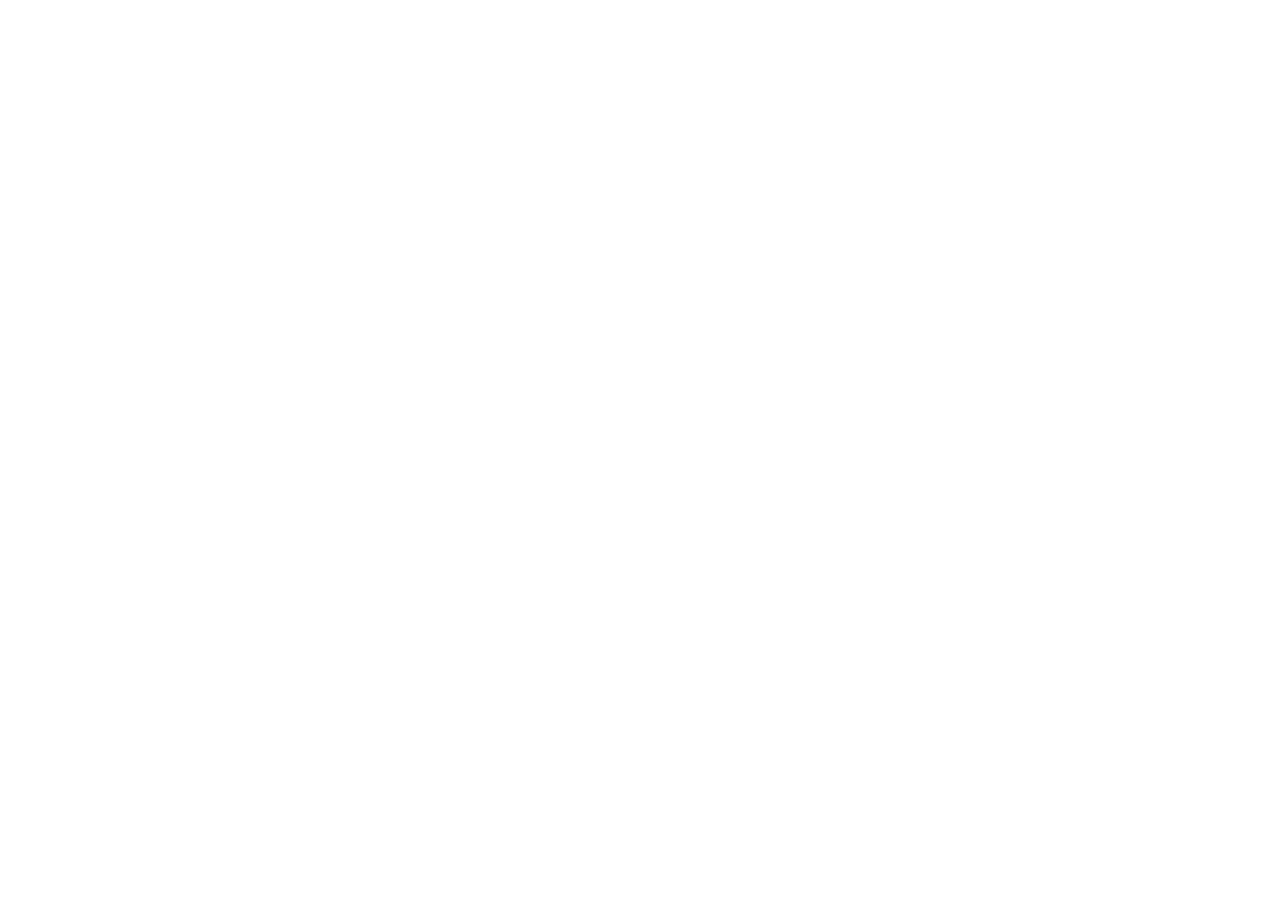
==== index.html @ 16684950 "initial commit" ====
<!DOCTYPE html>
<html lang="en">

<head>
  <meta charset="UTF-8">
  <meta name="viewport" content="width=device-width, initial-scale=1.0">
  <title>Delivery Food</title>
</head>

<body>

</body>

</html>
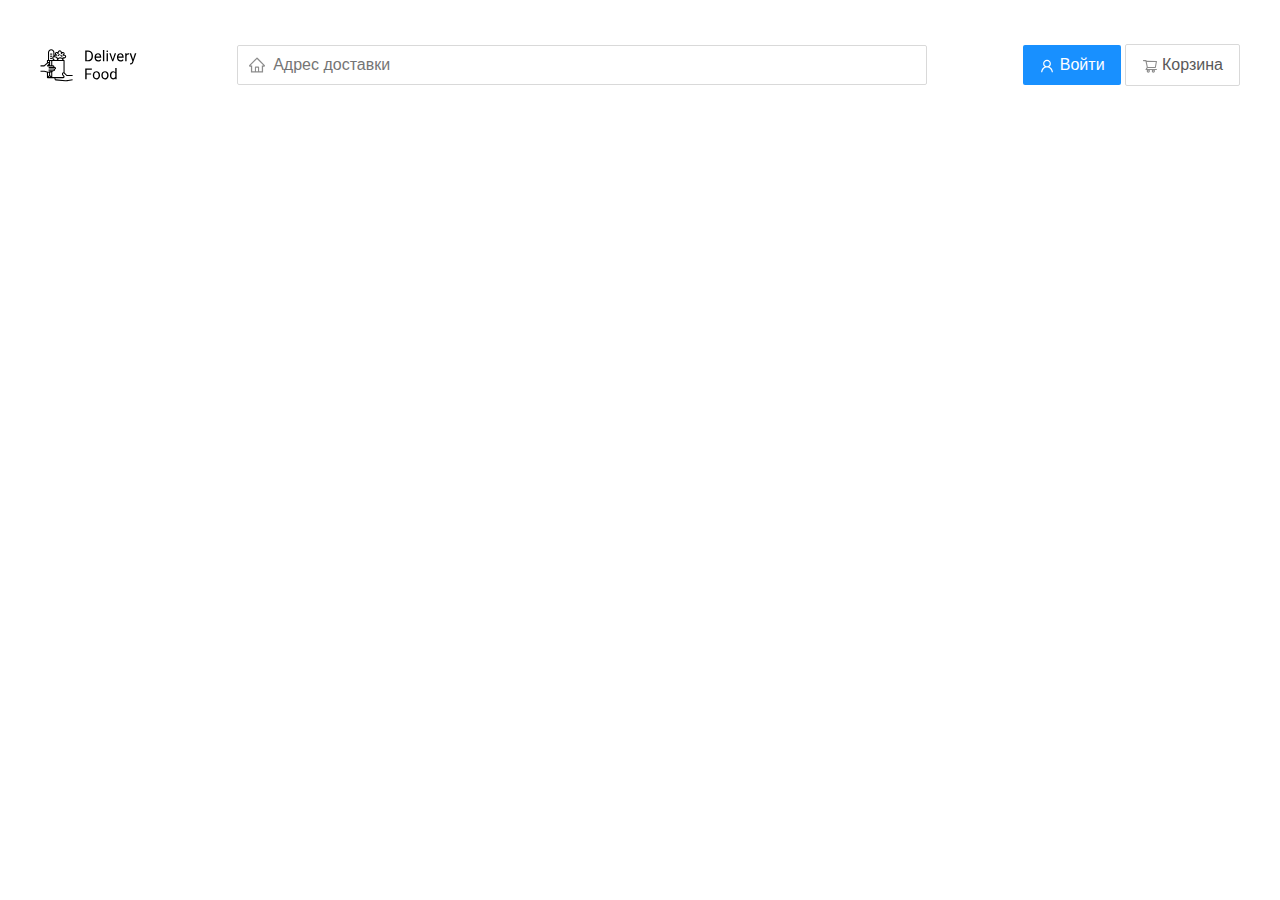
==== commit b4083a45: "feat: header" ====
--- a/index.html
+++ b/index.html
@@ -4,11 +4,37 @@
 <head>
   <meta charset="UTF-8">
   <meta name="viewport" content="width=device-width, initial-scale=1.0">
+
+  <link rel="icon" type="image/x-icon" href="img\icon.ico">
+
+  <link rel="preconnect" href="https://fonts.googleapis.com">
+  <link rel="preconnect" href="https://fonts.gstatic.com" crossorigin>
+  <link href="https://fonts.googleapis.com/css2?family=Roboto:wght@400;700&display=swap" rel="stylesheet">
+
+  <link rel="stylesheet" href="css\reset.min.css">
+  <link rel="stylesheet" href="css\style.css">
   <title>Delivery Food</title>
 </head>
 
 <body>
-
+  <header>
+    <div class="container">
+      <div class="header">
+        <img src="img\logo.svg" alt="logo" class="logo">
+        <input class="header__input input-form" placeholder="Адрес доставки"></input>
+        <div class="header__buttons">
+          <button class="button button_blue">
+            <img src="img\user.svg" alt="user" class="user">
+            <span>Войти</span>
+          </button>
+          <button class="button button_white">
+            <img src="img\shopping-cart.svg" alt="" class="shopping-cart">
+            <span>Корзина</span>
+          </button>
+        </div>
+      </div>
+    </div>
+  </header>
 </body>
 
 </html>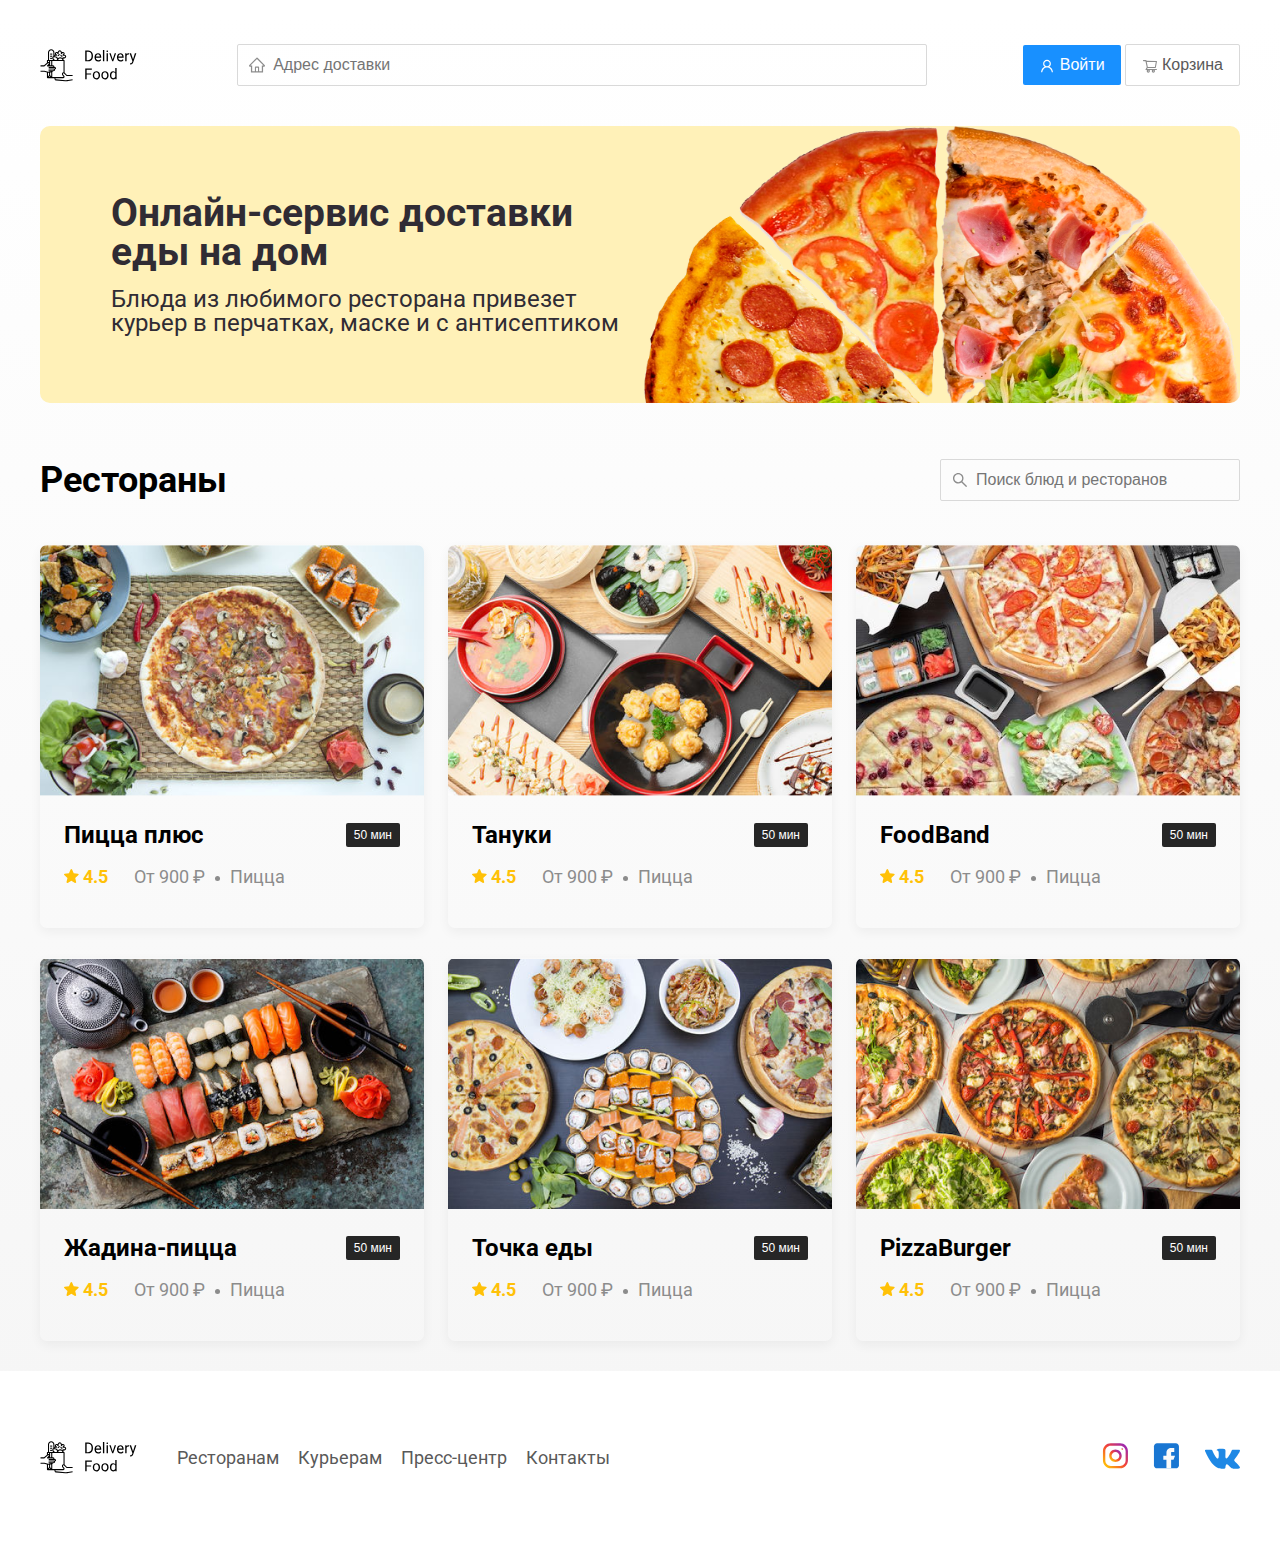
==== commit 3df22aee: "feat: main content & footer" ====
--- a/index.html
+++ b/index.html
@@ -35,6 +35,158 @@
       </div>
     </div>
   </header>
+  <main>
+    <div class="container">
+      <div class="promo">
+        <div class="promo__content">
+          <h1 class="promo__title title">Онлайн-сервис доставки еды на дом</h1>
+          <p class="promo__subtitle subtitle">Блюда из любимого ресторана привезет курьер в перчатках, маске и c
+            антисептиком</p>
+        </div>
+      </div>
+      <div class="restaurants">
+        <div class="restaurants__headding">
+          <h2 class="restaurants__title">Рестораны</h2>
+          <input class="restaurants__input input-form" placeholder="Поиск блюд и ресторанов"></input>
+        </div>
+        <div class="restaurants__columns">
+
+          <div class="restaurants__card">
+            <img src="img\restaurants\res-1.png" alt="" class="restaurants__image">
+            <div class="restaurants__content">
+              <div class="restaurants__card-headding">
+                <h3 class="restaurants__name">Пицца плюс</h3>
+                <span class="restaurants__time-to-delivery">50 мин</span>
+              </div>
+              <div class="restaurants__info">
+                <div class="restaurants__rating">
+                  <img src="img\star.svg" alt="" class="restaurants__star">
+                  <span class="restaurants__rating-text">4.5</span>
+                </div>
+                <div class="restaurants__price">От 900 ₽</div>
+                <div class="restaurants__food">Пицца</div>
+              </div>
+            </div>
+          </div>
+
+          <div class="restaurants__card">
+            <img src="img\restaurants\res-2.png" alt="star" class="restaurants__image">
+            <div class="restaurants__content">
+              <div class="restaurants__card-headding">
+                <h3 class="restaurants__name">Тануки</h3>
+                <span class="restaurants__time-to-delivery">50 мин</span>
+              </div>
+              <div class="restaurants__info">
+                <div class="restaurants__rating">
+                  <img src="img\star.svg" alt="star" class="restaurants__star">
+                  <span class="restaurants__rating-text">4.5</span>
+                </div>
+                <div class="restaurants__price">От 900 ₽</div>
+                <div class="restaurants__food">Пицца</div>
+              </div>
+            </div>
+          </div>
+
+          <div class="restaurants__card">
+            <img src="img\restaurants\res-3.png" alt="" class="restaurants__image">
+            <div class="restaurants__content">
+              <div class="restaurants__card-headding">
+                <h3 class="restaurants__name">FoodBand</h3>
+                <span class="restaurants__time-to-delivery">50 мин</span>
+              </div>
+              <div class="restaurants__info">
+                <div class="restaurants__rating">
+                  <img src="img\star.svg" alt="star" class="restaurants__star">
+                  <span class="restaurants__rating-text">4.5</span>
+                </div>
+                <div class="restaurants__price">От 900 ₽</div>
+                <div class="restaurants__food">Пицца</div>
+              </div>
+            </div>
+          </div>
+
+          <div class="restaurants__card">
+            <img src="img\restaurants\res-4.png" alt="" class="restaurants__image">
+            <div class="restaurants__content">
+              <div class="restaurants__card-headding">
+                <h3 class="restaurants__name">Жадина-пицца</h3>
+                <span class="restaurants__time-to-delivery">50 мин</span>
+              </div>
+              <div class="restaurants__info">
+                <div class="restaurants__rating">
+                  <img src="img\star.svg" alt="star" class="restaurants__star">
+                  <span class="restaurants__rating-text">4.5</span>
+                </div>
+                <div class="restaurants__price">От 900 ₽</div>
+                <div class="restaurants__food">Пицца</div>
+              </div>
+            </div>
+          </div>
+
+          <div class="restaurants__card">
+            <img src="img\restaurants\res-5.png" alt="" class="restaurants__image">
+            <div class="restaurants__content">
+              <div class="restaurants__card-headding">
+                <h3 class="restaurants__name">Точка еды</h3>
+                <span class="restaurants__time-to-delivery">50 мин</span>
+              </div>
+              <div class="restaurants__info">
+                <div class="restaurants__rating">
+                  <img src="img\star.svg" alt="star" class="restaurants__star">
+                  <span class="restaurants__rating-text">4.5</span>
+                </div>
+                <div class="restaurants__price">От 900 ₽</div>
+                <div class="restaurants__food">Пицца</div>
+              </div>
+            </div>
+          </div>
+
+          <div class="restaurants__card">
+            <img src="img\restaurants\res-6.png" alt="" class="restaurants__image">
+            <div class="restaurants__content">
+              <div class="restaurants__card-headding">
+                <h3 class="restaurants__name">PizzaBurger</h3>
+                <span class="restaurants__time-to-delivery">50 мин</span>
+              </div>
+              <div class="restaurants__info">
+                <div class="restaurants__rating">
+                  <img src="img\star.svg" alt="star" class="restaurants__star">
+                  <span class="restaurants__rating-text">4.5</span>
+                </div>
+                <div class="restaurants__price">От 900 ₽</div>
+                <div class="restaurants__food">Пицца</div>
+              </div>
+            </div>
+          </div>
+
+        </div>
+      </div>
+    </div>
+  </main>
+  <footer class="footer">
+    <div class="container">
+      <div class="footer__content">
+        <div class="footer__left">
+          <img src="img\logo.svg" alt="logo" class="logo">
+          <div class="footer__menu">
+            <a href="#" class="footer__link">Ресторанам</a>
+            <a href="#" class="footer__link">Курьерам</a>
+            <a href="#" class="footer__link">Пресс-центр</a>
+            <a href="#" class="footer__link">Контакты</a>
+          </div>
+        </div>
+        <div class="footer__right">
+          <div class="footer__social">
+            <a href="#" class="footer__item"><img src="img\social\inst.svg" alt="instagram"
+                class="footer__social-img"></a>
+            <a href="#" class="footer__item"><img src="img\social\facebook.svg" alt="facebook"
+                class="footer__social-img"></a>
+            <a href="#" class="footer__item"><img src="img\social\vk.svg" alt="vk" class="footer__social-img"></a>
+          </div>
+        </div>
+      </div>
+    </div>
+  </footer>
 </body>
 
 </html>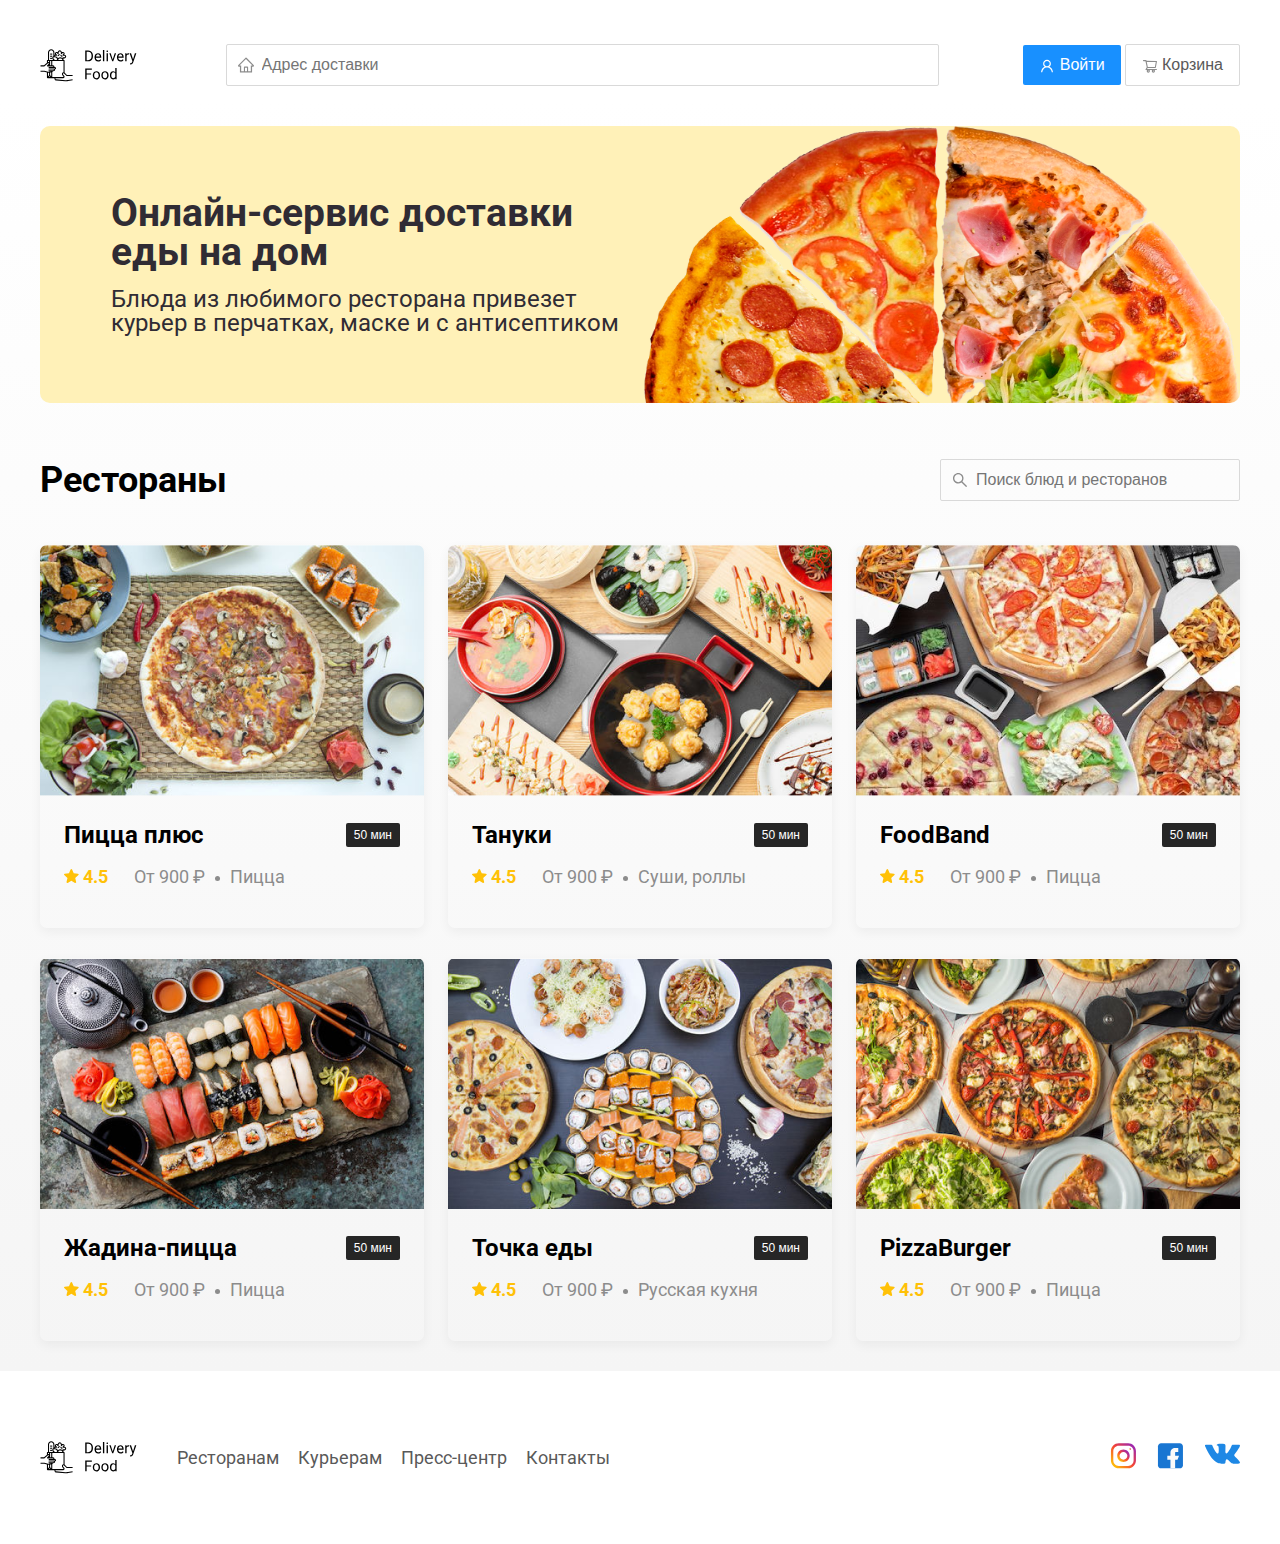
==== commit c41d6a0d: "feat: adaptability" ====
--- a/index.html
+++ b/index.html
@@ -35,7 +35,7 @@
       </div>
     </div>
   </header>
-  <main>
+  <main class="main">
     <div class="container">
       <div class="promo">
         <div class="promo__content">
@@ -52,7 +52,9 @@
         <div class="restaurants__columns">
 
           <div class="restaurants__card">
-            <img src="img\restaurants\res-1.png" alt="" class="restaurants__image">
+            <div class="restaurants__container-image">
+              <img src="img\restaurants\res-1.png" alt="" class="restaurants__image">
+            </div>
             <div class="restaurants__content">
               <div class="restaurants__card-headding">
                 <h3 class="restaurants__name">Пицца плюс</h3>
@@ -70,7 +72,9 @@
           </div>
 
           <div class="restaurants__card">
-            <img src="img\restaurants\res-2.png" alt="star" class="restaurants__image">
+            <div class="restaurants__container-image">
+              <img src="img\restaurants\res-2.png" alt="star" class="restaurants__image">
+            </div>
             <div class="restaurants__content">
               <div class="restaurants__card-headding">
                 <h3 class="restaurants__name">Тануки</h3>
@@ -82,13 +86,15 @@
                   <span class="restaurants__rating-text">4.5</span>
                 </div>
                 <div class="restaurants__price">От 900 ₽</div>
-                <div class="restaurants__food">Пицца</div>
-              </div>
-            </div>
-          </div>
-
-          <div class="restaurants__card">
-            <img src="img\restaurants\res-3.png" alt="" class="restaurants__image">
+                <div class="restaurants__food">Суши, роллы</div>
+              </div>
+            </div>
+          </div>
+
+          <div class="restaurants__card">
+            <div class="restaurants__container-image">
+              <img src="img\restaurants\res-3.png" alt="star" class="restaurants__image">
+            </div>
             <div class="restaurants__content">
               <div class="restaurants__card-headding">
                 <h3 class="restaurants__name">FoodBand</h3>
@@ -106,7 +112,9 @@
           </div>
 
           <div class="restaurants__card">
-            <img src="img\restaurants\res-4.png" alt="" class="restaurants__image">
+            <div class="restaurants__container-image">
+              <img src="img\restaurants\res-4.png" alt="star" class="restaurants__image">
+            </div>
             <div class="restaurants__content">
               <div class="restaurants__card-headding">
                 <h3 class="restaurants__name">Жадина-пицца</h3>
@@ -124,7 +132,9 @@
           </div>
 
           <div class="restaurants__card">
-            <img src="img\restaurants\res-5.png" alt="" class="restaurants__image">
+            <div class="restaurants__container-image">
+              <img src="img\restaurants\res-5.png" alt="star" class="restaurants__image">
+            </div>
             <div class="restaurants__content">
               <div class="restaurants__card-headding">
                 <h3 class="restaurants__name">Точка еды</h3>
@@ -136,13 +146,15 @@
                   <span class="restaurants__rating-text">4.5</span>
                 </div>
                 <div class="restaurants__price">От 900 ₽</div>
-                <div class="restaurants__food">Пицца</div>
-              </div>
-            </div>
-          </div>
-
-          <div class="restaurants__card">
-            <img src="img\restaurants\res-6.png" alt="" class="restaurants__image">
+                <div class="restaurants__food">Русская кухня</div>
+              </div>
+            </div>
+          </div>
+
+          <div class="restaurants__card">
+            <div class="restaurants__container-image">
+              <img src="img\restaurants\res-6.png" alt="star" class="restaurants__image">
+            </div>
             <div class="restaurants__content">
               <div class="restaurants__card-headding">
                 <h3 class="restaurants__name">PizzaBurger</h3>
@@ -163,17 +175,18 @@
       </div>
     </div>
   </main>
+
   <footer class="footer">
     <div class="container">
       <div class="footer__content">
         <div class="footer__left">
           <img src="img\logo.svg" alt="logo" class="logo">
-          <div class="footer__menu">
+          <nav class="footer__menu">
             <a href="#" class="footer__link">Ресторанам</a>
             <a href="#" class="footer__link">Курьерам</a>
             <a href="#" class="footer__link">Пресс-центр</a>
             <a href="#" class="footer__link">Контакты</a>
-          </div>
+          </nav>
         </div>
         <div class="footer__right">
           <div class="footer__social">
@@ -181,7 +194,8 @@
                 class="footer__social-img"></a>
             <a href="#" class="footer__item"><img src="img\social\facebook.svg" alt="facebook"
                 class="footer__social-img"></a>
-            <a href="#" class="footer__item"><img src="img\social\vk.svg" alt="vk" class="footer__social-img"></a>
+            <a href="https://vk.com/n1kolsun" class="footer__item"><img src="img\social\vk.svg" alt="vk"
+                class="footer__social-img"></a>
           </div>
         </div>
       </div>
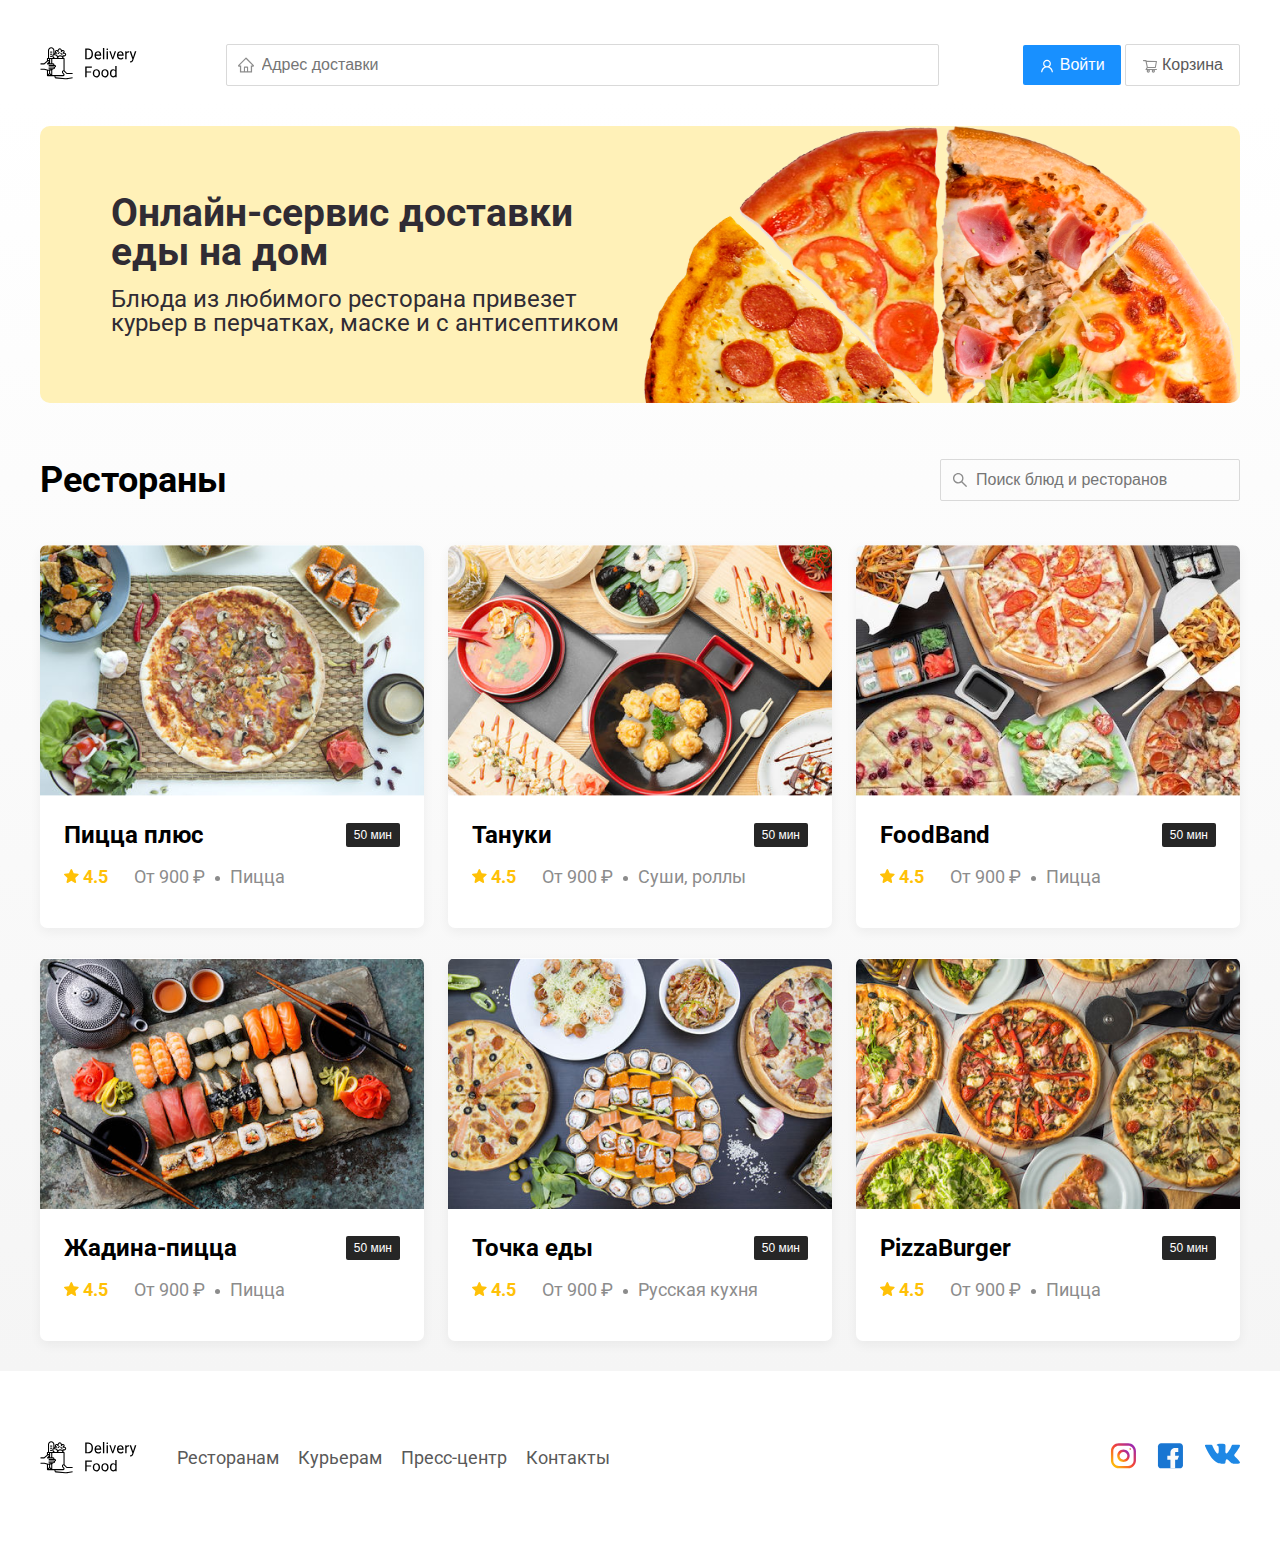
==== commit 944e69a2: "feat: restaurants page" ====
--- a/index.html
+++ b/index.html
@@ -12,7 +12,9 @@
   <link href="https://fonts.googleapis.com/css2?family=Roboto:wght@400;700&display=swap" rel="stylesheet">
 
   <link rel="stylesheet" href="css\reset.min.css">
-  <link rel="stylesheet" href="css\style.css">
+  <link rel="stylesheet" href="css\common.css">
+  <link rel="stylesheet" href="css\style.home.page.css">
+  <link rel="stylesheet" href="css\adaptability.responsive.css">
   <title>Delivery Food</title>
 </head>
 
@@ -20,7 +22,9 @@
   <header>
     <div class="container">
       <div class="header">
-        <img src="img\logo.svg" alt="logo" class="logo">
+        <a href="index.html" class="logo">
+          <img src="img\logo.svg" alt="logo">
+        </a>
         <input class="header__input input-form" placeholder="Адрес доставки"></input>
         <div class="header__buttons">
           <button class="button button_blue">
@@ -46,130 +50,131 @@
       </div>
       <div class="restaurants">
         <div class="restaurants__headding">
-          <h2 class="restaurants__title">Рестораны</h2>
+          <h2 class="restaurants__title title-section">Рестораны</h2>
           <input class="restaurants__input input-form" placeholder="Поиск блюд и ресторанов"></input>
         </div>
-        <div class="restaurants__columns">
-
-          <div class="restaurants__card">
-            <div class="restaurants__container-image">
-              <img src="img\restaurants\res-1.png" alt="" class="restaurants__image">
-            </div>
-            <div class="restaurants__content">
-              <div class="restaurants__card-headding">
+
+        <div class="restaurants__columns columns">
+
+          <a href="restaurants.html" class="restaurants__card card">
+            <div class="restaurants__container-image">
+              <img src="img\restaurants\res-1.png" alt="" class="restaurants__image card-image">
+            </div>
+            <div class="restaurants__content card-content">
+              <div class="restaurants__card-headding card-headding">
                 <h3 class="restaurants__name">Пицца плюс</h3>
                 <span class="restaurants__time-to-delivery">50 мин</span>
               </div>
-              <div class="restaurants__info">
-                <div class="restaurants__rating">
-                  <img src="img\star.svg" alt="" class="restaurants__star">
-                  <span class="restaurants__rating-text">4.5</span>
-                </div>
-                <div class="restaurants__price">От 900 ₽</div>
-                <div class="restaurants__food">Пицца</div>
-              </div>
-            </div>
-          </div>
-
-          <div class="restaurants__card">
-            <div class="restaurants__container-image">
-              <img src="img\restaurants\res-2.png" alt="star" class="restaurants__image">
-            </div>
-            <div class="restaurants__content">
-              <div class="restaurants__card-headding">
+              <div class="restaurants__info card-info">
+                <div class="restaurants__rating rating">
+                  <img src="img\star.svg" alt="" class="restaurants__rating-star">
+                  <span class="restaurants__rating-text rating-text">4.5</span>
+                </div>
+                <div class="restaurants__price price">От 900 ₽</div>
+                <div class="restaurants__food food">Пицца</div>
+              </div>
+            </div>
+          </a>
+
+          <a href="#" class="restaurants__card card">
+            <div class="restaurants__container-image">
+              <img src="img\restaurants\res-2.png" alt="star" class="restaurants__image card-image">
+            </div>
+            <div class="restaurants__content card-content">
+              <div class="restaurants__card-headding card-headding">
                 <h3 class="restaurants__name">Тануки</h3>
                 <span class="restaurants__time-to-delivery">50 мин</span>
               </div>
-              <div class="restaurants__info">
-                <div class="restaurants__rating">
-                  <img src="img\star.svg" alt="star" class="restaurants__star">
-                  <span class="restaurants__rating-text">4.5</span>
-                </div>
-                <div class="restaurants__price">От 900 ₽</div>
-                <div class="restaurants__food">Суши, роллы</div>
-              </div>
-            </div>
-          </div>
-
-          <div class="restaurants__card">
-            <div class="restaurants__container-image">
-              <img src="img\restaurants\res-3.png" alt="star" class="restaurants__image">
-            </div>
-            <div class="restaurants__content">
-              <div class="restaurants__card-headding">
+              <div class="restaurants__info card-info">
+                <div class="restaurants__rating rating">
+                  <img src="img\star.svg" alt="star" class="restaurants__star">
+                  <span class="restaurants__rating-text rating-text">4.5</span>
+                </div>
+                <div class="restaurants__price price">От 900 ₽</div>
+                <div class="restaurants__food food">Суши, роллы</div>
+              </div>
+            </div>
+          </a>
+
+          <a href="#" class="restaurants__card card">
+            <div class="restaurants__container-image">
+              <img src="img\restaurants\res-3.png" alt="star" class="restaurants__image card-image">
+            </div>
+            <div class="restaurants__content card-content">
+              <div class="restaurants__card-headding card-headding">
                 <h3 class="restaurants__name">FoodBand</h3>
                 <span class="restaurants__time-to-delivery">50 мин</span>
               </div>
-              <div class="restaurants__info">
-                <div class="restaurants__rating">
-                  <img src="img\star.svg" alt="star" class="restaurants__star">
-                  <span class="restaurants__rating-text">4.5</span>
-                </div>
-                <div class="restaurants__price">От 900 ₽</div>
-                <div class="restaurants__food">Пицца</div>
-              </div>
-            </div>
-          </div>
-
-          <div class="restaurants__card">
-            <div class="restaurants__container-image">
-              <img src="img\restaurants\res-4.png" alt="star" class="restaurants__image">
-            </div>
-            <div class="restaurants__content">
-              <div class="restaurants__card-headding">
+              <div class="restaurants__info card-info">
+                <div class="restaurants__rating rating">
+                  <img src="img\star.svg" alt="star" class="restaurants__star">
+                  <span class="restaurants__rating-text rating-text">4.5</span>
+                </div>
+                <div class="restaurants__price price">От 900 ₽</div>
+                <div class="restaurants__food food">Пицца</div>
+              </div>
+            </div>
+          </a>
+
+          <a href="#" class="restaurants__card card">
+            <div class="restaurants__container-image">
+              <img src="img\restaurants\res-4.png" alt="star" class="restaurants__image card-image">
+            </div>
+            <div class="restaurants__content card-content">
+              <div class="restaurants__card-headding card-headding">
                 <h3 class="restaurants__name">Жадина-пицца</h3>
                 <span class="restaurants__time-to-delivery">50 мин</span>
               </div>
-              <div class="restaurants__info">
-                <div class="restaurants__rating">
-                  <img src="img\star.svg" alt="star" class="restaurants__star">
-                  <span class="restaurants__rating-text">4.5</span>
-                </div>
-                <div class="restaurants__price">От 900 ₽</div>
-                <div class="restaurants__food">Пицца</div>
-              </div>
-            </div>
-          </div>
-
-          <div class="restaurants__card">
-            <div class="restaurants__container-image">
-              <img src="img\restaurants\res-5.png" alt="star" class="restaurants__image">
-            </div>
-            <div class="restaurants__content">
-              <div class="restaurants__card-headding">
+              <div class="restaurants__info card-info">
+                <div class="restaurants__rating rating">
+                  <img src="img\star.svg" alt="star" class="restaurants__star">
+                  <span class="restaurants__rating-text rating-text">4.5</span>
+                </div>
+                <div class="restaurants__price price">От 900 ₽</div>
+                <div class="restaurants__food food">Пицца</div>
+              </div>
+            </div>
+          </a>
+
+          <a href="#" class="restaurants__card card">
+            <div class="restaurants__container-image">
+              <img src="img\restaurants\res-5.png" alt="star" class="restaurants__image card-image">
+            </div>
+            <div class="restaurants__content card-content">
+              <div class="restaurants__card-headding card-headding">
                 <h3 class="restaurants__name">Точка еды</h3>
                 <span class="restaurants__time-to-delivery">50 мин</span>
               </div>
-              <div class="restaurants__info">
-                <div class="restaurants__rating">
-                  <img src="img\star.svg" alt="star" class="restaurants__star">
-                  <span class="restaurants__rating-text">4.5</span>
-                </div>
-                <div class="restaurants__price">От 900 ₽</div>
-                <div class="restaurants__food">Русская кухня</div>
-              </div>
-            </div>
-          </div>
-
-          <div class="restaurants__card">
-            <div class="restaurants__container-image">
-              <img src="img\restaurants\res-6.png" alt="star" class="restaurants__image">
-            </div>
-            <div class="restaurants__content">
-              <div class="restaurants__card-headding">
+              <div class="restaurants__info card-info">
+                <div class="restaurants__rating rating">
+                  <img src="img\star.svg" alt="star" class="restaurants__star">
+                  <span class="restaurants__rating-text rating-text">4.5</span>
+                </div>
+                <div class="restaurants__price price">От 900 ₽</div>
+                <div class="restaurants__food food">Русская кухня</div>
+              </div>
+            </div>
+          </a>
+
+          <a href="#" class="restaurants__card card">
+            <div class="restaurants__container-image">
+              <img src="img\restaurants\res-6.png" alt="star" class="restaurants__image card-image">
+            </div>
+            <div class="restaurants__content card-content">
+              <div class="restaurants__card-headding card-headding">
                 <h3 class="restaurants__name">PizzaBurger</h3>
                 <span class="restaurants__time-to-delivery">50 мин</span>
               </div>
-              <div class="restaurants__info">
-                <div class="restaurants__rating">
-                  <img src="img\star.svg" alt="star" class="restaurants__star">
-                  <span class="restaurants__rating-text">4.5</span>
-                </div>
-                <div class="restaurants__price">От 900 ₽</div>
-                <div class="restaurants__food">Пицца</div>
-              </div>
-            </div>
-          </div>
+              <div class="restaurants__info card-info">
+                <div class="restaurants__rating rating">
+                  <img src="img\star.svg" alt="star" class="restaurants__star">
+                  <span class="restaurants__rating-text rating-text">4.5</span>
+                </div>
+                <div class="restaurants__price price">От 900 ₽</div>
+                <div class="restaurants__food food">Пицца</div>
+              </div>
+            </div>
+          </a>
 
         </div>
       </div>
